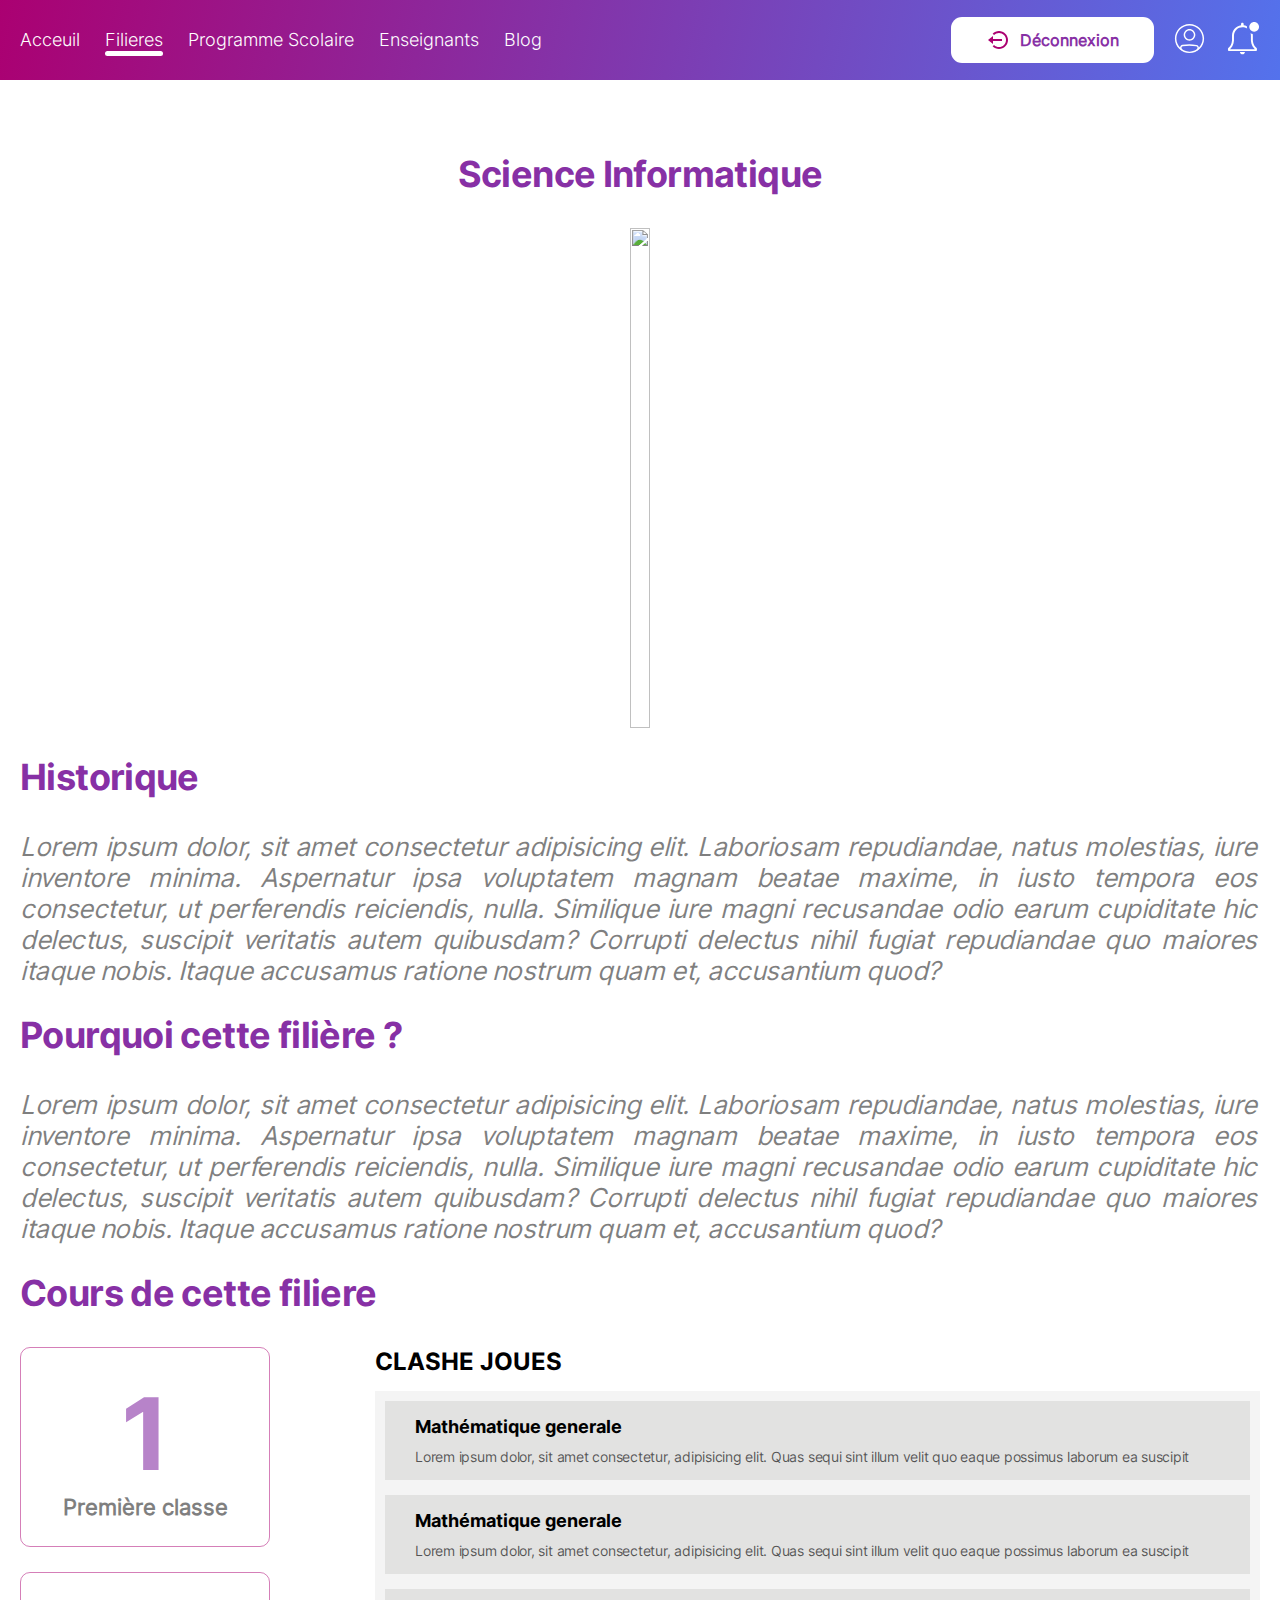
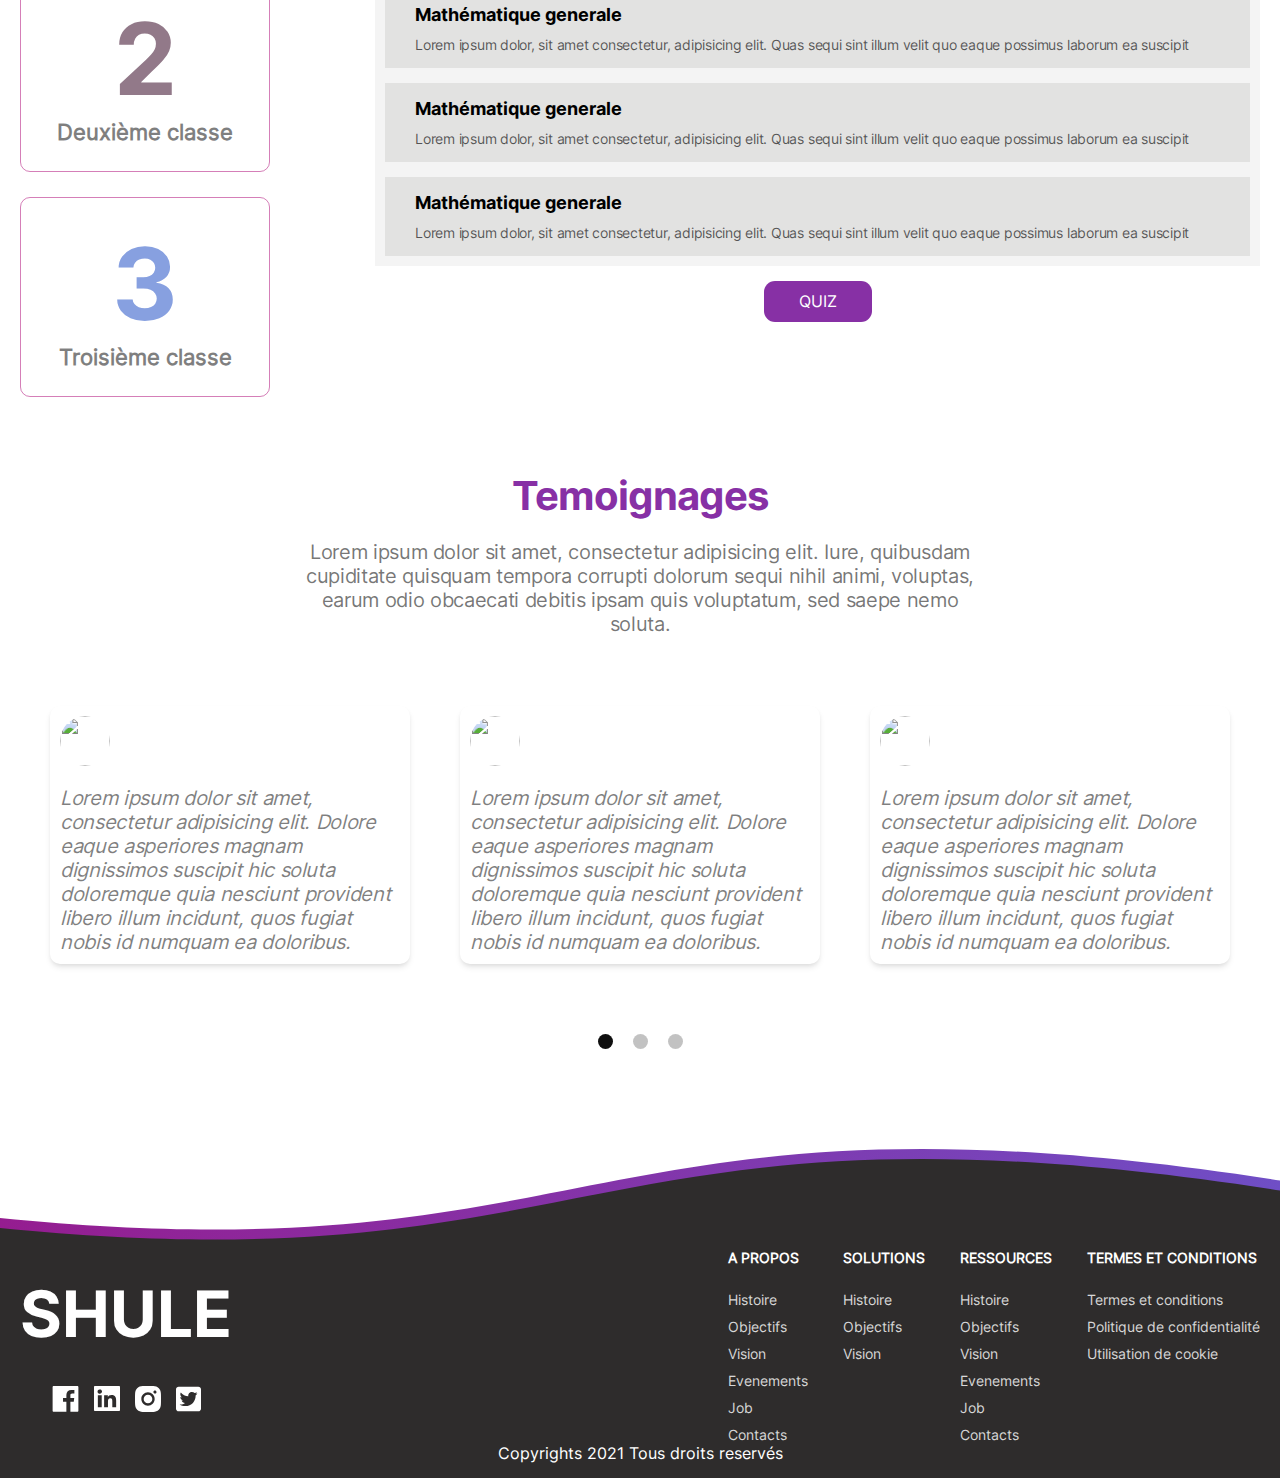
==== faculty.html @ 97eaa6f9 "Add files via upload" ====
<!DOCTYPE html>
<html lang="en">

    <head>
        <meta charset="UTF-8">
        <meta name="viewport" content="width=device-width, initial-scale=1.0">
        <title>Filiers</title>
        <link rel="stylesheet" href="./css/main.css">
        <link rel="stylesheet" href="./css/faculty.css">
    </head>

    <body>
        <div class="container">
            <header class="container__header">
                <div class="menu__header">
                    <nav class="header__navigation">
                        <a href="" class="nav__link">Acceuil</a>
                        <a href="" class="nav__link select__page">Filieres</a>
                        <a href="" class="nav__link">Programme Scolaire</a>
                        <a href="" class="nav__link">Enseignants</a>
                        <a href="" class="nav__link">Blog</a>
                    </nav>
                    <div class="header_infos">
                        <a href="" class="btn" id="deconnexion">
                            <svg width="24" height="24" viewBox="0 0 24 24" fill="none" xmlns="http://www.w3.org/2000/svg">
                                <path d="M2 12L7 16V13H16V11H7V8L2 12Z" fill="#AB0071" />
                                <path d="M13.001 2.99906C11.8185 2.99578 10.6471 3.22717 9.55474 3.67982C8.46233 4.13247 7.4706 4.79739 6.63699 5.63606L8.05099 7.05006C9.37299 5.72806 11.131 4.99906 13.001 4.99906C14.871 4.99906 16.629 5.72806 17.951 7.05006C19.273 8.37206 20.002 10.1301 20.002 12.0001C20.002 13.8701 19.273 15.6281 17.951 16.9501C16.629 18.2721 14.871 19.0011 13.001 19.0011C11.131 19.0011 9.37299 18.2721 8.05099 16.9501L6.63699 18.3641C8.33599 20.0641 10.596 21.0011 13.001 21.0011C15.406 21.0011 17.666 20.0641
                            19.365 18.3641C21.065 16.6651 22.002 14.4051 22.002 12.0001C22.002 9.59506 21.065 7.33506 19.365 5.63606C18.5314 4.79739 17.5397 4.13247 16.4472 3.67982C15.3548 3.22717 14.1835 2.99578 13.001 2.99906V2.99906Z" fill="#AB0071" />
                            </svg>
                            Déconnexion
                        </a>
                        <a href="">
                            <svg width="31" height="31" viewBox="0 0 31 31" fill="none" xmlns="http://www.w3.org/2000/svg">
                                <path fill-rule="evenodd" clip-rule="evenodd" d="M8.79821 23.3125C13.7894 22.5833 17.2259 22.646 22.2236 23.338C22.5856 23.3904 22.9163 23.5721 23.1547 23.8494C23.3931 24.1267 23.5232 24.4809 23.5208 24.8466C23.5208 25.1966 23.4005 25.5364 23.1832 25.8018C22.8045 26.2646 22.4165 26.7197 22.0195 27.1668H23.9452C24.0662 27.0225 24.188 26.8752 24.3112 26.7257C24.7437 26.1953 24.9797 25.5317 24.9791 24.8473C24.9791 23.3708 23.9014 22.0984 22.4234 21.8942C17.3076 21.1862 13.7318 21.1184 8.58748 21.8702C7.09415 22.0882 6.02081 23.3803 6.02081 24.867C6.02081 25.5269 6.23592 26.1795 6.64352 26.7082C6.76383 26.8642 6.88269 27.0173 7.00081 27.1676H8.87988C8.5105 26.7253 8.15021 26.2756 7.79925 25.8186C7.59068 25.545 7.47817 25.2103 7.47915 24.8663C7.47915 24.081 8.04352 23.4226 8.79821 23.3125Z" fill="white" />
                                <path fill-rule="evenodd" clip-rule="evenodd" d="M15.5 16.2293C16.0745 16.2293 16.6434 16.1162 17.1742 15.8963C17.705 15.6764 18.1873 15.3542 18.5936 14.9479C18.9998 14.5417 19.3221 14.0594 19.542 13.5286C19.7618 12.9978 19.875 12.4289 19.875 11.8543C19.875 11.2798 19.7618 10.7109 19.542 10.1801C19.3221 9.64929 18.9998 9.16699 18.5936 8.76074C18.1873 8.35448 17.705 8.03222 17.1742 7.81236C16.6434 7.59249 16.0745 7.47933 15.5 7.47933C14.3397 7.47933 13.2269 7.94027 12.4064 8.76074C11.5859 9.58121 11.125 10.694 11.125 11.8543C11.125 13.0147 11.5859 14.1274 12.4064 14.9479C13.2269 15.7684 14.3397 16.2293 15.5 16.2293ZM15.5 17.6877C17.0471 17.6877 18.5308 17.0731 19.6248 15.9791C20.7187 14.8852 21.3333 13.4014 21.3333 11.8543C21.3333 10.3072 20.7187 8.8235 19.6248 7.72954C18.5308 6.63558 17.0471 6.021 15.5 6.021C13.9529 6.021 12.4692 6.63558 11.3752 7.72954C10.2812 8.8235 9.66666 10.3072 9.66666 11.8543C9.66666 13.4014 10.2812 14.8852 11.3752 15.9791C12.4692 17.0731 13.9529 17.6877 15.5 17.6877Z" fill="white" />
                                <path fill-rule="evenodd" clip-rule="evenodd" d="M15.5 28.6251C22.7486 28.6251 28.625 22.7487 28.625 15.5001C28.625 8.25144 22.7486 2.37508 15.5 2.37508C8.25134 2.37508 2.37499 8.25144 2.37499 15.5001C2.37499 22.7487 8.25134 28.6251 15.5 28.6251ZM15.5 30.0834C23.5544 30.0834 30.0833 23.5545 30.0833 15.5001C30.0833 7.44571 23.5544 0.916748 15.5 0.916748C7.44562 0.916748 0.916656 7.44571 0.916656 15.5001C0.916656 23.5545 7.44562 30.0834 15.5 30.0834Z" fill="white" />
                            </svg>
                        </a>
                        <a href="">
                            <svg width="35" height="35" viewBox="0 0 35 35" fill="none" xmlns="http://www.w3.org/2000/svg">
                                <path d="M17.5 33.3278C18.1124 33.3136 18.7002 33.0834 19.1592 32.6777C19.6182 32.2721 19.919 31.7171 20.0083 31.1111H14.8944C14.9863 31.7336 15.3011 32.3016 15.7804 32.7093C16.2597 33.1171 16.8708 33.3368 17.5 33.3278Z" fill="white" />
                                <path d="M31.607 27.0568C30.6694 26.2211 29.8486 25.2629 29.1667 24.2082C28.4222 22.7524 27.9759 21.1625 27.8542 19.5318V14.7291C27.8502 14.1457 27.7982 13.5636 27.6986 12.9888C26.9334 12.8358 26.198 12.56 25.5208 12.1721C25.7789 13.0032 25.9101 13.8685 25.9097 14.7388V19.5416C26.0289 21.5307 26.5761 23.4708 27.5139 25.2291C28.1851 26.2927 28.9816 27.2719 29.8861 28.1457H4.98751C5.89207 27.2719 6.68851 26.2927 7.35973 25.2291C8.29755 23.4708 8.84473 21.5307 8.9639 19.5416V14.7291C8.95878 13.6039 9.17566 12.4888 9.6021 11.4475C10.0286 10.4063 10.6562 9.45942 11.4491 8.66109C12.242 7.86277 13.1846 7.22868 14.2229 6.79515C15.2612 6.36162 16.3748 6.13716 17.5 6.13461C19.1467 6.13593 20.7565 6.62291 22.1278 7.53461C21.9766 6.97946 21.8918 6.40835 21.875 5.83322V5.22072C20.8599 4.72135 19.7693 4.39287 18.6472 4.2485V3.0235C18.6472 2.67927 18.5105 2.34914 18.2671 2.10574C18.0237 1.86233 17.6935 1.72559 17.3493 1.72559C17.0051 1.72559 16.675 1.86233 16.4315 2.10574C16.1881 2.34914 16.0514 2.67927 16.0514 3.0235V4.29711C13.5389 4.65154 11.2395 5.90298 9.57758 7.82038C7.91571 9.73779 7.00363 12.1917 7.00973 14.7291V19.5318C6.88796 21.1625 6.44174 22.7524 5.69723 24.2082C5.02726 25.2605 4.21964 26.2185 3.29584 27.0568C3.19214 27.1479 3.10902 27.2601 3.05203 27.3858C2.99503 27.5115 2.96546 27.648 2.96529 27.786V29.1082C2.96529 29.3661 3.06772 29.6134 3.25004 29.7957C3.43237 29.978 3.67966 30.0804 3.93751 30.0804H30.9653C31.2231 30.0804 31.4704 29.978 31.6528 29.7957C31.8351 29.6134 31.9375 29.3661 31.9375 29.1082V27.786C31.9373 27.648 31.9078 27.5115 31.8508 27.3858C31.7938 27.2601 31.7107 27.1479 31.607 27.0568Z" fill="white" />
                                <path d="M29.1667 10.6944C31.8514 10.6944 34.0278 8.518 34.0278 5.83328C34.0278 3.14856 31.8514 0.972168 29.1667 0.972168C26.482 0.972168 24.3056 3.14856 24.3056 5.83328C24.3056 8.518 26.482 10.6944 29.1667 10.6944Z" fill="white" />
                            </svg>
                        </a>
                    </div>
                </div>
                <div class="mobile-menu">
                    <span></span>
                </div>
            </header>
            <section class="container__section">
                <div class="section__content" id="photo">
                    <h2 class="title__section">Science Informatique</h2>
                    <div class="img">
                        <img src="./images/fac1.png" alt="" class="image__fluid">
                    </div>
                </div>
                <div class="section__content" id="histoire">
                    <h2 class="title__section">Historique</h2>
                    <p class="details__section">
                        Lorem ipsum dolor, sit amet consectetur adipisicing elit. Laboriosam repudiandae, natus molestias, iure inventore minima. Aspernatur ipsa voluptatem magnam beatae maxime, in iusto tempora eos consectetur, ut perferendis reiciendis, nulla.
                        Similique iure magni recusandae odio earum cupiditate hic delectus, suscipit veritatis autem quibusdam? Corrupti delectus nihil fugiat repudiandae quo maiores itaque nobis. Itaque accusamus ratione nostrum quam et, accusantium quod?
                    </p>
                </div>
                <div class="section__content" id="Question">
                    <h2 class="title__section">Pourquoi cette filière ?</h2>
                    <p class="details__section">
                        Lorem ipsum dolor, sit amet consectetur adipisicing elit. Laboriosam repudiandae, natus molestias, iure inventore minima. Aspernatur ipsa voluptatem magnam beatae maxime, in iusto tempora eos consectetur, ut perferendis reiciendis, nulla.
                        Similique iure magni recusandae odio earum cupiditate hic delectus, suscipit veritatis autem quibusdam? Corrupti delectus nihil fugiat repudiandae quo maiores itaque nobis. Itaque accusamus ratione nostrum quam et, accusantium quod?
                    </p>
                </div>
                <div class="section__content" id="Cours">
                    <h2 class="title__section">Cours de cette filiere</h2>
                    <div class="cours__filiere">
                        <div class="classe__cours">
                            <div class="la__classe">
                                <span class="chiffre chiffre_un">1</span>
                                <h4 class="name__class">Première classe</h4>
                            </div>
                            <div class="la__classe">
                                <span class="chiffre chiffre_deux">2</span>
                                <h4 class="name__class">Deuxième classe</h4>
                            </div>
                            <div class="la__classe">
                                <span class="chiffre chiffre_trois">3</span>
                                <h4 class="name__class">Troisième classe</h4>
                            </div>
                        </div>
                        <div class="clashs">
                            <h5>CLASHE JOUES</h5>
                            <div class="clash__content">
                                <div class="clash">
                                    <h2 class="clash__title">Mathématique generale</h2>
                                    <p class="clash__detail">
                                        Lorem ipsum dolor, sit amet consectetur, adipisicing elit. Quas sequi sint illum velit quo eaque possimus laborum ea suscipit
                                    </p>
                                </div>
                                <div class="clash">
                                    <h2 class="clash__title">Mathématique generale</h2>
                                    <p class="clash__detail">
                                        Lorem ipsum dolor, sit amet consectetur, adipisicing elit. Quas sequi sint illum velit quo eaque possimus laborum ea suscipit
                                    </p>
                                </div>
                                <div class="clash">
                                    <h2 class="clash__title">Mathématique generale</h2>
                                    <p class="clash__detail">
                                        Lorem ipsum dolor, sit amet consectetur, adipisicing elit. Quas sequi sint illum velit quo eaque possimus laborum ea suscipit
                                    </p>
                                </div>
                                <div class="clash">
                                    <h2 class="clash__title">Mathématique generale</h2>
                                    <p class="clash__detail">
                                        Lorem ipsum dolor, sit amet consectetur, adipisicing elit. Quas sequi sint illum velit quo eaque possimus laborum ea suscipit
                                    </p>
                                </div>
                                <div class="clash">
                                    <h2 class="clash__title">Mathématique generale</h2>
                                    <p class="clash__detail">
                                        Lorem ipsum dolor, sit amet consectetur, adipisicing elit. Quas sequi sint illum velit quo eaque possimus laborum ea suscipit
                                    </p>
                                </div>
                            </div>
                            <a href="" class="btn">QUIZ</a>
                        </div>
                    </div>
                </div>
                <div class="container__testimonials">
                    <div class="title__section__container">
                        <h2 class="title__section">Temoignages</h2>
                        <p>Lorem ipsum dolor sit amet, consectetur adipisicing elit. Iure, quibusdam cupiditate quisquam tempora corrupti dolorum sequi nihil animi, voluptas, earum odio obcaecati debitis ipsam quis voluptatum, sed saepe nemo soluta.</p>
                    </div>
                    <div class="testimonials_content">
                        <div class="testimonial">
                            <span class="testimonial_users">
                                <img src="./images/user.svg" alt="" class="image__fluid">
                            </span>
                            <p class="testimonial__details">
                                Lorem ipsum dolor sit amet, consectetur adipisicing elit. Dolore eaque asperiores magnam dignissimos suscipit hic soluta doloremque quia nesciunt provident libero illum incidunt, quos fugiat nobis id numquam ea doloribus.
                            </p>
                        </div>
                        <div class="testimonial">
                            <span class="testimonial_users">
                                <img src="./images/user.svg" alt="" class="image__fluid">
                            </span>
                            <p class="testimonial__details">
                                Lorem ipsum dolor sit amet, consectetur adipisicing elit. Dolore eaque asperiores magnam dignissimos suscipit hic soluta doloremque quia nesciunt provident libero illum incidunt, quos fugiat nobis id numquam ea doloribus.
                            </p>
                        </div>
                        <div class="testimonial">
                            <span class="testimonial_users">
                                <img src="./images/user.svg" alt="" class="image__fluid">
                            </span>
                            <p class="testimonial__details">
                                Lorem ipsum dolor sit amet, consectetur adipisicing elit. Dolore eaque asperiores magnam dignissimos suscipit hic soluta doloremque quia nesciunt provident libero illum incidunt, quos fugiat nobis id numquam ea doloribus.
                            </p>
                        </div>
                    </div>
                    <div class="slide__indicator">
                        <span class="indicator indicator_active"></span>
                        <span class="indicator"></span>
                        <span class="indicator"></span>
                    </div>
                </div>
            </section>
            <footer class="container__footer">
                <div class="footer__wave">
                    <svg viewBox="0 0 1440 455" fill="none" xmlns="http://www.w3.org/2000/svg" class="wave__footer linear__wave">
                        <path d="M-252 43.2049C690.885 201.102 581.532 -97.388 1435.31 34.7812C2289.09 166.95 1416.68 455 1416.68 455H-23.9069L-252 43.2049Z" fill="url(#paint0_linear_5_328)" />
                        <defs>
                            <linearGradient id="paint0_linear_5_328" x1="-569.87" y1="-332.647" x2="2044.02" y2="1219.03" gradientUnits="userSpaceOnUse">
                                <stop stop-color="#AB0071" />
                                <stop offset="1" stop-color="#4C7CF7" />
                            </linearGradient>
                        </defs>
                    </svg>
                    <svg viewBox="0 0 1440 440" fill="none" xmlns="http://www.w3.org/2000/svg" class="wave__footer color__wave">
                        <path d="M-252 43.2049C690.885 201.102 581.532 -97.388 1435.31 34.7812C2289.09 166.95 1416.68 455 1416.68 455H-23.9069L-252 43.2049Z" fill="url(#paint0_linear_5_329)" />
                        <path d="M-252 43.2049C690.885 201.102 581.532 -97.388 1435.31 34.7812C2289.09 166.95 1416.68 455 1416.68 455H-23.9069L-252 43.2049Z" fill="#2E2C2C" />
                        <defs>
                            <linearGradient id="paint0_linear_5_329" x1="-569.87" y1="-332.647" x2="2044.02" y2="1219.03" gradientUnits="userSpaceOnUse">
                                <stop stop-color="#AB0071" />
                                <stop offset="1" stop-color="#4C7CF7" />
                            </linearGradient>
                        </defs>
                    </svg>
                </div>
                <div class="footer__content">
                    <div class="footer__infos">
                        <div class="footer__contact">
                            <h1>SHULE</h1>
                            <span class="links__contact">
                                <a href="">
                                    <svg width="27" height="26" viewBox="0 0 27 26" fill="none" xmlns="http://www.w3.org/2000/svg">
                                        <path d="M25.3594 0H1.64062C1.07021 0 0.609375 0.46084 0.609375 1.03125V24.75C0.609375 25.3204 1.07021 25.7812 1.64062 25.7812H25.3594C25.9298 25.7812 26.3906 25.3204 26.3906 24.75V1.03125C26.3906 0.46084 25.9298 0 25.3594 0ZM22.3816 7.5249H20.3224C18.7078 7.5249 18.3952 8.29189 18.3952 9.41982V11.9045H22.2495L21.7468 15.7942H18.3952V25.7812H14.3766V15.7975H11.0153V11.9045H14.3766V9.03633C14.3766 5.70732 16.4101 3.89297 19.3813 3.89297C20.8058 3.89297 22.0271 3.99932 22.3849 4.04766V7.5249H22.3816Z" fill="white" />
                                    </svg>
                                </a>
                                <a href="">
                                    <svg width="26" height="25" viewBox="0 0 26 25" fill="none" xmlns="http://www.w3.org/2000/svg">
                                        <path d="M24.96 0H1.04C0.46475 0 0 0.446875 0 1V24C0 24.5531 0.46475 25 1.04 25H24.96C25.5352 25 26 24.5531 26 24V1C26 0.446875 25.5352 0 24.96 0ZM7.71225 21.3031H3.8545V9.37187H7.71225V21.3031ZM5.785 7.74063C5.34276 7.74063 4.91045 7.61453 4.54274 7.37828C4.17504 7.14204 3.88844 6.80626 3.71921 6.41339C3.54997 6.02053 3.50569 5.58824 3.59196 5.17118C3.67824 4.75412 3.8912 4.37103 4.20391 4.07035C4.51662 3.76966 4.91504 3.56489 5.34878 3.48194C5.78252 3.39898 6.2321 3.44156 6.64068 3.60428C7.04926 3.76701 7.39847 4.04258 7.64417 4.39615C7.88986 4.74971 8.021 5.16539 8.021 5.59062C8.01775 6.77812 7.01675 7.74063 5.785 7.74063ZM22.1552 21.3031H18.3007V15.5C18.3007 14.1156 18.2747 12.3375 16.2955 12.3375C14.2902 12.3375 13.9815 13.8438 13.9815 15.4V21.3031H10.1302V9.37187H13.8287V11.0031H13.8807C14.3942 10.0656 15.652 9.075 17.5305 9.075C21.437 9.075 22.1552 11.5469 22.1552 14.7594V21.3031Z" fill="white" />
                                    </svg>
                                </a>
                                <a href="">
                                    <svg width="26" height="26" viewBox="0 0 26 26" fill="none" xmlns="http://www.w3.org/2000/svg">
                                        <path d="M12.9965 8.66482C10.6094 8.66482 8.66141 10.6129 8.66141 13C8.66141 15.3871 10.6094 17.3352 12.9965 17.3352C15.3836 17.3352 17.3316 15.3871 17.3316 13C17.3316 10.6129 15.3836 8.66482 12.9965 8.66482ZM25.9985 13C25.9985 11.2048 26.0148 9.42584 25.914 7.63387C25.8132 5.55247 25.3384 3.70522 23.8164 2.18319C22.2911 0.657911 20.4472 0.186343 18.3658 0.0855244C16.5706 -0.0152937 14.7917 0.000967347 12.9998 0.000967347C11.2046 0.000967347 9.42566 -0.0152937 7.63373 0.0855244C5.55236 0.186343 3.70515 0.661163 2.18315 2.18319C0.657899 3.70847 0.186339 5.55247 0.0855228 7.63387C-0.0152934 9.42909 0.000967329 11.208 0.000967329 13C0.000967329 14.792 -0.0152934 16.5742 0.0855228 18.3661C0.186339 20.4475 0.661151 22.2948 2.18315 23.8168C3.7084 25.3421 5.55236 25.8137 7.63373 25.9145C9.42891 26.0153 11.2078 25.999 12.9998 25.999C14.7949 25.999 16.5739 26.0153 18.3658 25.9145C20.4472 25.8137 22.2944 25.3388 23.8164 23.8168C25.3416 22.2915 25.8132 20.4475 25.914 18.3661C26.0181 16.5742 25.9985 14.7952 25.9985 13ZM12.9965 19.6703C9.30533 19.6703 6.32637 16.6912 6.32637 13C6.32637 9.30876 9.30533 6.32974 12.9965 6.32974C16.6877 6.32974 19.6666 9.30876 19.6666 13C19.6666 16.6912 16.6877 19.6703 12.9965 19.6703ZM19.9398 7.61436C19.078 7.61436 18.382 6.91839 18.382 6.05656C18.382 5.19473 19.078 4.49876 19.9398 4.49876C20.8016 4.49876 21.4976 5.19473 21.4976 6.05656C21.4978 6.2612 21.4577 6.46389 21.3795 6.65301C21.3013 6.84212 21.1866 7.01396 21.0419 7.15866C20.8972 7.30337 20.7254 7.41811 20.5363 7.4963C20.3471 7.5745 20.1445 7.61462 19.9398 7.61436Z" fill="white" />
                                    </svg>
                                </a>
                                <a href="">
                                    <svg width="25" height="26" viewBox="0 0 25 26" fill="none" xmlns="http://www.w3.org/2000/svg">
                                        <path d="M22.3214 0.75H2.67857C1.19978 0.75 0 1.92578 0 3.375V22.625C0 24.0742 1.19978 25.25 2.67857 25.25H22.3214C23.8002 25.25 25 24.0742 25 22.625V3.375C25 1.92578 23.8002 0.75 22.3214 0.75ZM19.5926 9.43437C19.6038 9.5875 19.6038 9.74609 19.6038 9.89922C19.6038 14.6406 15.9208 20.1039 9.19085 20.1039C7.11495 20.1039 5.18973 19.5133 3.57143 18.4961C3.86719 18.5289 4.15179 18.5398 4.45312 18.5398C6.16629 18.5398 7.73995 17.9711 8.99554 17.0086C7.38839 16.9758 6.03795 15.9422 5.57478 14.5203C6.13839 14.6023 6.64621 14.6023 7.22656 14.4547C5.55246 14.1211 4.29688 12.6773 4.29688 10.9328V10.8891C4.78237 11.157 5.35156 11.3211 5.94866 11.343C5.44667 11.0157 5.03515 10.5718 4.75082 10.0508C4.4665 9.52977 4.31821 8.94788 4.3192 8.35703C4.3192 7.68984 4.49777 7.07734 4.81585 6.54688C6.6183 8.72344 9.32478 10.1453 12.3605 10.2984C11.8415 7.86484 13.6998 5.89062 15.9319 5.89062C16.9866 5.89062 17.9353 6.32266 18.6049 7.02266C19.4308 6.86953 20.2232 6.56875 20.9263 6.15859C20.6529 6.98984 20.0781 7.68984 19.3192 8.13281C20.0558 8.05625 20.7701 7.85391 21.4286 7.575C20.9319 8.29141 20.3069 8.92578 19.5926 9.43437Z" fill="white" />
                                    </svg>
                                </a>
                            </span>
                        </div>
                        <div class="footer__nav">
                            <span class="navigation">
                                <h3 class="nav__tiltle">A PROPOS</h3>
                                <ul>
                                    <li><a href="">Histoire</a></li>
                                    <li><a href="">Objectifs</a></li>
                                    <li><a href="">Vision</a></li>
                                    <li><a href="">Evenements</a></li>
                                    <li><a href="">Job</a></li>
                                    <li><a href="">Contacts</a></li>
                                </ul>
                            </span>
                            <span class="navigation">
                                <h3 class="nav__tiltle">SOLUTIONS</h3>
                                <ul>
                                    <li><a href="">Histoire</a></li>
                                    <li><a href="">Objectifs</a></li>
                                    <li><a href="">Vision</a></li>
                                </ul>
                            </span>
                            <span class="navigation">
                                <h3 class="nav__tiltle">RESSOURCES</h3>
                                <ul>
                                    <li><a href="">Histoire</a></li>
                                    <li><a href="">Objectifs</a></li>
                                    <li><a href="">Vision</a></li>
                                    <li><a href="">Evenements</a></li>
                                    <li><a href="">Job</a></li>
                                    <li><a href="">Contacts</a></li>
                                </ul>
                            </span>
                            <span class="navigation" id="termes">
                                <h3 class="nav__tiltle">TERMES ET CONDITIONS</h3>
                                <ul>
                                    <li><a href="">Termes et conditions</a></li>
                                    <li><a href="">Politique de confidentialité</a></li>
                                    <li><a href="">Utilisation de cookie</a></li>
                                </ul>
                                <div class="footer__icons">
                                    <img src="./images/ico__footer.svg" alt="">
                                </div>
                            </span>
                        </div>
                    </div>
                    <p>Copyrights 2021 Tous droits reservés</p>
                </div>
            </footer>
        </div>
    </body>

</html>
---- css/main.css ----
/*! minireset.css v0.0.6 | MIT License | github.com/jgthms/minireset.css */
html,
body,
p,
ol,
ul,
li,
dl,
dt,
dd,
blockquote,
figure,
fieldset,
legend,
textarea,
pre,
iframe,
hr,
h1,
h2,
h3,
h4,
h5,
h6 {
  margin: 0;
  padding: 0;
}

h1,
h2,
h3,
h4,
h5,
h6 {
  font-size: 100%;
  font-weight: normal;
}

ul {
  list-style: none;
}

button,
input,
select {
  margin: 0;
}

html {
  box-sizing: border-box;
  scroll-behavior: smooth;
}

*,
*::before,
*::after {
  box-sizing: inherit;
}

img,
video {
  height: auto;
  max-width: 100%;
}

iframe {
  border: 0;
}

table {
  border-collapse: collapse;
  border-spacing: 0;
}

td,
th {
  padding: 0;
}

a {
  text-decoration: none;
}

li {
  list-style: none;
}

* {
  padding: 0;
  margin: 0;
}

@font-face {
  font-family: "Inter-Regular";
  src: url("../fonts/Inter-Regular.ttf");
}
@font-face {
  font-family: "Inter-Bold";
  src: url("../fonts/Inter-Bold.ttf");
}
@font-face {
  font-family: "Inter-Light";
  src: url("../fonts/Inter-Light.ttf");
}
@font-face {
  font-family: "Inter-Medium";
  src: url("../fonts/Inter-Medium.ttf");
}
body {
  height: 100vh;
  font-family: "Inter-Regular";
}

.container {
  display: flex;
  flex-direction: column;
  overflow: hidden;
  height: auto;
  position: relative;
}

.btn {
  border: none;
  outline: none;
  text-align: center;
  display: flex;
  align-items: center;
  justify-content: center;
  box-sizing: border-box;
  border-radius: 11px;
  padding: 11px 35px;
  font-style: normal;
  font-weight: 500;
  font-size: 16px;
  line-height: 19px;
  cursor: pointer !important;
}

.title__section {
  color: #8730A5;
  font-family: "Inter-Bold";
  font-style: normal;
  font-weight: bold;
  font-size: 40px;
  line-height: 48px;
  display: flex;
  align-items: center;
  letter-spacing: -0.017em;
  text-align: center;
}

.title__section__container {
  display: flex;
  flex-direction: column;
  justify-content: center;
  align-items: center;
  grid-gap: 20px;
  text-align: center !important;
}
.title__section__container p {
  max-width: 700px;
  font-family: "Inter-Regular";
  font-size: 1rem;
}

.image__fluid {
  width: 100%;
  height: 100%;
  object-fit: cover;
}

.select__page {
  position: relative;
}
.select__page::after {
  content: "";
  border-radius: 50px;
  background: #FFFFFF;
  height: 5px;
  width: 100%;
  position: absolute;
  top: 100%;
  left: 50%;
  transform: translateX(-50%);
}

.container__footer {
  margin-top: auto;
  position: relative;
  height: auto;
  display: flex;
  flex-direction: column;
  justify-content: flex-start;
  align-items: strecth;
  grid-gap: 0px;
  color: #FFFFFF;
}

.footer__wave {
  position: relative;
  overflow: hidden !important;
  height: 100px;
}
.footer__wave .linear__wave {
  position: absolute;
  z-index: 5;
}
.footer__wave .color__wave {
  position: absolute;
  top: 10px;
  z-index: 6;
}

.footer__content {
  flex: none;
  height: auto;
  flex: none;
  background: #2E2C2C;
  z-index: 2000;
  padding: 0 100px 15px 100px;
  display: flex;
  flex-direction: column;
  justify-content: flex-start;
  align-items: strecth;
  grid-gap: 0;
}
.footer__content p {
  align-self: center;
  text-align: center;
}
.footer__content .footer__infos {
  display: flex;
  flex-direction: row;
  justify-content: space-between;
  align-items: strecth;
  grid-gap: 25px;
}
.footer__content .footer__infos .footer__contact {
  align-self: center;
  display: flex;
  flex-direction: column;
  justify-content: flex-start;
  align-items: strecth;
  grid-gap: 35px;
}
.footer__content .footer__infos .footer__contact h1 {
  font-style: normal;
  font-weight: bold;
  font-size: 64px;
  line-height: 75px;
  font-family: "Inter-Bold";
}
.footer__content .footer__infos .footer__contact .links__contact {
  display: flex;
  flex-direction: row;
  justify-content: center;
  align-items: strecth;
  grid-gap: 15px;
}
.footer__content .footer__infos .footer__nav {
  display: flex;
  flex-direction: row;
  justify-content: flex-start;
  align-items: strecth;
  grid-gap: 35px;
}
.footer__content .footer__infos .footer__nav .navigation {
  display: flex;
  flex-direction: column;
  justify-content: flex-start;
  align-items: strecth;
  grid-gap: 25px;
}
.footer__content .footer__infos .footer__nav .navigation .nav__tiltle {
  font-style: normal;
  font-weight: bold;
  font-size: 14px;
  line-height: 17px;
}
.footer__content .footer__infos .footer__nav .navigation ul {
  display: flex;
  flex-direction: column;
  justify-content: flex-start;
  align-items: strecth;
  grid-gap: 10px;
}
.footer__content .footer__infos .footer__nav .navigation ul * {
  text-decoration: none !important;
  font-style: normal !important;
  font-weight: normal !important;
  font-size: 14px !important;
  line-height: 17px !important;
  color: rgba(255, 255, 255, 0.82) !important;
}

#termes {
  flex: none;
}
#termes .footer__icons {
  display: flex;
  position: relative;
}

@media only screen and (max-width: 1300px) {
  .footer__content {
    padding: 0 20px 15px 20px;
  }
}
@media only screen and (max-width: 1130px) {
  .footer__infos {
    flex-direction: column !important;
    grid-gap: 50px;
  }

  .footer__contact {
    align-self: flex-start !important;
  }
}
@media only screen and (max-width: 750px) {
  .footer__nav {
    display: grid !important;
    grid-template-columns: repeat(2, 1fr) !important;
  }
}

/*# sourceMappingURL=main.css.map */
---- css/faculty.css ----
.container__header {
  display: flex;
  align-items: center;
  z-index: 1550000;
  flex: none;
  justify-content: space-between;
  height: 80px;
  padding: 0 50px;
  background-image: linear-gradient(101.76deg, #AB0071 -0.41%, #4C7CF7 108.85%);
  position: fixed;
  width: 100%;
}
.container__header .menu__header {
  display: flex;
  align-items: center;
  justify-content: space-between;
  flex: none;
  width: 100%;
}
.container__header .menu__header .header__navigation {
  display: flex;
  grid-gap: 25px;
}
.container__header .menu__header .header__navigation .nav__link {
  color: #FFFFFF;
  font-style: normal;
  font-weight: normal;
  font-size: 18px;
  line-height: 22px;
  font-family: "Inter-Light";
  position: relative;
}
.container__header .menu__header .header_infos {
  display: flex;
  align-items: center;
  grid-gap: 20px;
  justify-content: center;
}
.container__header .menu__header .header_infos #deconnexion {
  background: #FFFFFF;
  color: #8730A5;
  display: flex;
  align-items: center;
  justify-content: center;
  grid-gap: 10px;
  font-weight: bold;
}

.container__section {
  display: flex;
  flex-direction: column;
  grid-gap: 25px;
  overflow: hidden;
  height: auto;
  padding: 50px 100px;
  margin-top: 100px;
}
.container__section .section__content {
  display: flex;
  flex-direction: column;
  overflow: hidden;
  height: auto;
  grid-gap: 30px;
}
.container__section .section__content .title__section {
  font-size: 36px;
}

#photo {
  align-items: center;
}
#photo .img {
  height: 500px;
  display: flex;
  align-items: center;
  justify-content: center;
}

.details__section {
  font-family: "Inter-Regular";
  font-style: italic;
  font-weight: 300;
  font-size: 26px;
  line-height: 31px;
  text-align: justify;
  letter-spacing: -0.017em;
  color: rgba(0, 0, 0, 0.5);
  padding-right: 3px;
}

.cours__filiere {
  display: grid;
  grid-template-columns: 250px 1fr;
  grid-gap: 105px;
  justify-content: center;
  align-items: center;
}
.cours__filiere .classe__cours {
  display: flex;
  flex-direction: column;
  grid-gap: 25px;
}
.cours__filiere .classe__cours .la__classe {
  flex: none;
  height: 200px;
  border: 0.3px solid rgba(171, 0, 113, 0.5);
  border-radius: 10px;
  display: flex;
  flex-direction: column;
  align-items: center;
  justify-content: center;
  overflow: hidden;
}

.chiffre {
  font-family: "Inter-Bold";
  font-style: normal;
  font-weight: 900;
  font-size: 100px;
  line-height: 121px;
  display: flex;
  align-items: center;
}

.chiffre_un {
  color: rgba(135, 48, 165, 0.6);
}

.chiffre_deux {
  color: #927989;
}

.chiffre_trois {
  color: #87A0E0;
}

.name__class {
  font-style: normal;
  font-weight: 600;
  font-size: 22px;
  line-height: 27px;
  /* identical to box height */
  text-align: center;
  color: rgba(0, 0, 0, 0.5);
}

.clashs {
  display: flex;
  flex-direction: column;
  grid-gap: 15px;
  margin-bottom: auto;
}
.clashs h5 {
  font-family: "Inter-Bold";
  font-size: 1.5rem;
}
.clashs .clash__content {
  height: 100%;
  background: rgba(196, 196, 196, 0.18);
  padding: 10px;
  display: flex;
  flex-direction: column;
  grid-gap: 15px;
  overflow: hidden;
}
.clashs .clash__content .clash {
  flex: none;
  background: #E2E2E1;
  height: auto;
  padding: 15px 30px;
  display: flex;
  flex-direction: column;
  grid-gap: 10px;
}
.clashs .clash__content .clash .clash__title {
  font-family: "Inter-Bold";
  font-style: normal;
  font-weight: bold;
  font-size: 18px;
  line-height: 22px;
}
.clashs .clash__content .clash .clash__detail {
  font-style: normal;
  font-weight: 300;
  font-size: 14px;
  line-height: 17px;
  display: flex;
  align-items: center;
  letter-spacing: -0.017em;
  color: rgba(0, 0, 0, 0.63);
}
.clashs .btn {
  background: #8730A5;
  color: #FFFFFF;
  align-self: center;
}

.mobile-menu {
  display: none;
  width: 42px;
  height: 24px;
  cursor: pointer;
  position: relative;
}

.mobile-menu span {
  width: 100%;
  height: 4px;
  background: #FFFFFF;
  display: block;
  position: absolute;
  top: 50%;
  transform: translateY(-50%);
  transition: background-color 0.2s ease-in-out;
}

.mobile-menu span::before,
.mobile-menu span::after {
  content: "";
  position: absolute;
  width: 100%;
  height: 4px;
  background: #FFFFFF;
  transition: transform 0.2s ease-in-out;
}

.mobile-menu span::before {
  transform: translateY(-10px);
}

.mobile-menu span::after {
  transform: translateY(10px);
}

.menu-active span {
  background-color: transparent;
}

.menu-active span::before {
  transform: translateY(0px) rotateZ(45deg);
}

.menu-active span::after {
  transform: translateY(0px) rotateZ(-45deg);
}

.container__testimonials {
  display: flex;
  flex-direction: column;
  justify-content: center;
  align-items: strecth;
  grid-gap: 50px;
  height: auto;
  overflow: hidden;
  flex: none;
  padding: 50px 100px;
  background: #FFFFFF;
}
.container__testimonials .title__section__container p {
  font-style: normal;
  font-weight: normal;
  font-size: 20px;
  line-height: 24px;
  display: flex;
  align-items: center;
  text-align: center;
  letter-spacing: -0.017em;
  color: rgba(0, 0, 0, 0.54);
}
.container__testimonials .testimonials_content {
  display: grid;
  grid-template-columns: repeat(3, 1fr);
  grid-gap: 50px;
  overflow: hidden;
  height: auto;
  padding: 20px 10px;
}
.container__testimonials .testimonials_content .testimonial {
  display: flex;
  flex-direction: column;
  justify-content: flex-start;
  align-items: strecth;
  grid-gap: 20px;
  padding: 10px;
  background: #FFFFFF;
  box-shadow: rgba(0, 0, 0, 0.1) 0px 4px 6px -1px, rgba(0, 0, 0, 0.06) 0px 2px 4px -1px;
  border-radius: 10px;
}
.container__testimonials .testimonials_content .testimonial .testimonial_users {
  flex: none;
  height: 50px;
  width: 50px;
  border-radius: 50%;
  display: flex;
  flex-direction: column;
  justify-content: center;
  align-items: center;
  grid-gap: 0;
  overflow: hidden;
}
.container__testimonials .testimonials_content .testimonial .testimonial_users img {
  object-fit: cover;
  width: 100%;
  height: 100%;
  border-radius: 50%;
}
.container__testimonials .testimonials_content .testimonial .testimonial__details {
  font-style: italic;
  font-weight: 300;
  font-size: 20px;
  line-height: 24px;
  display: flex;
  align-items: center;
  letter-spacing: -0.017em;
  color: rgba(0, 0, 0, 0.5);
}

.slide__indicator {
  align-self: center;
  display: flex;
  flex-direction: row;
  justify-content: flex-start;
  align-items: strecth;
  grid-gap: 20px;
}
.slide__indicator .indicator {
  border-radius: 50%;
  width: 15px;
  height: 15px;
  background: rgba(0, 0, 0, 0.24);
}
.slide__indicator .indicator_active {
  background: rgba(0, 0, 0, 0.94);
}

@media only screen and (max-width: 1300px) {
  .container__testimonials {
    padding: 50px 20px;
  }
}
@media only screen and (max-width: 1130px) {
  .testimonials_content {
    grid-template-columns: repeat(2, 1fr) !important;
    justify-content: center !important;
  }
}
@media only screen and (max-width: 800px) {
  .testimonials_content {
    grid-template-columns: 1fr !important;
    justify-content: center !important;
  }
}
@media only screen and (max-width: 1300px) {
  .container__header {
    padding: 0 20px;
  }
  .container__header .menu__header {
    grid-gap: 0;
  }

  .container__section {
    padding: 50px 20px;
  }
}
@media only screen and (max-width: 1200px) {
  .mobile-menu {
    display: flex;
  }

  .menu__header {
    display: none !important;
  }
}
@media only screen and (max-width: 1000px) {
  .cours__filiere {
    grid-template-columns: 1fr;
  }
  .cours__filiere .classe__cours {
    display: flex;
    flex-direction: column;
    grid-gap: 25px;
    align-items: center;
    justify-content: center;
  }
  .cours__filiere .classe__cours .la__classe {
    width: 90%;
  }
}

/*# sourceMappingURL=faculty.css.map */
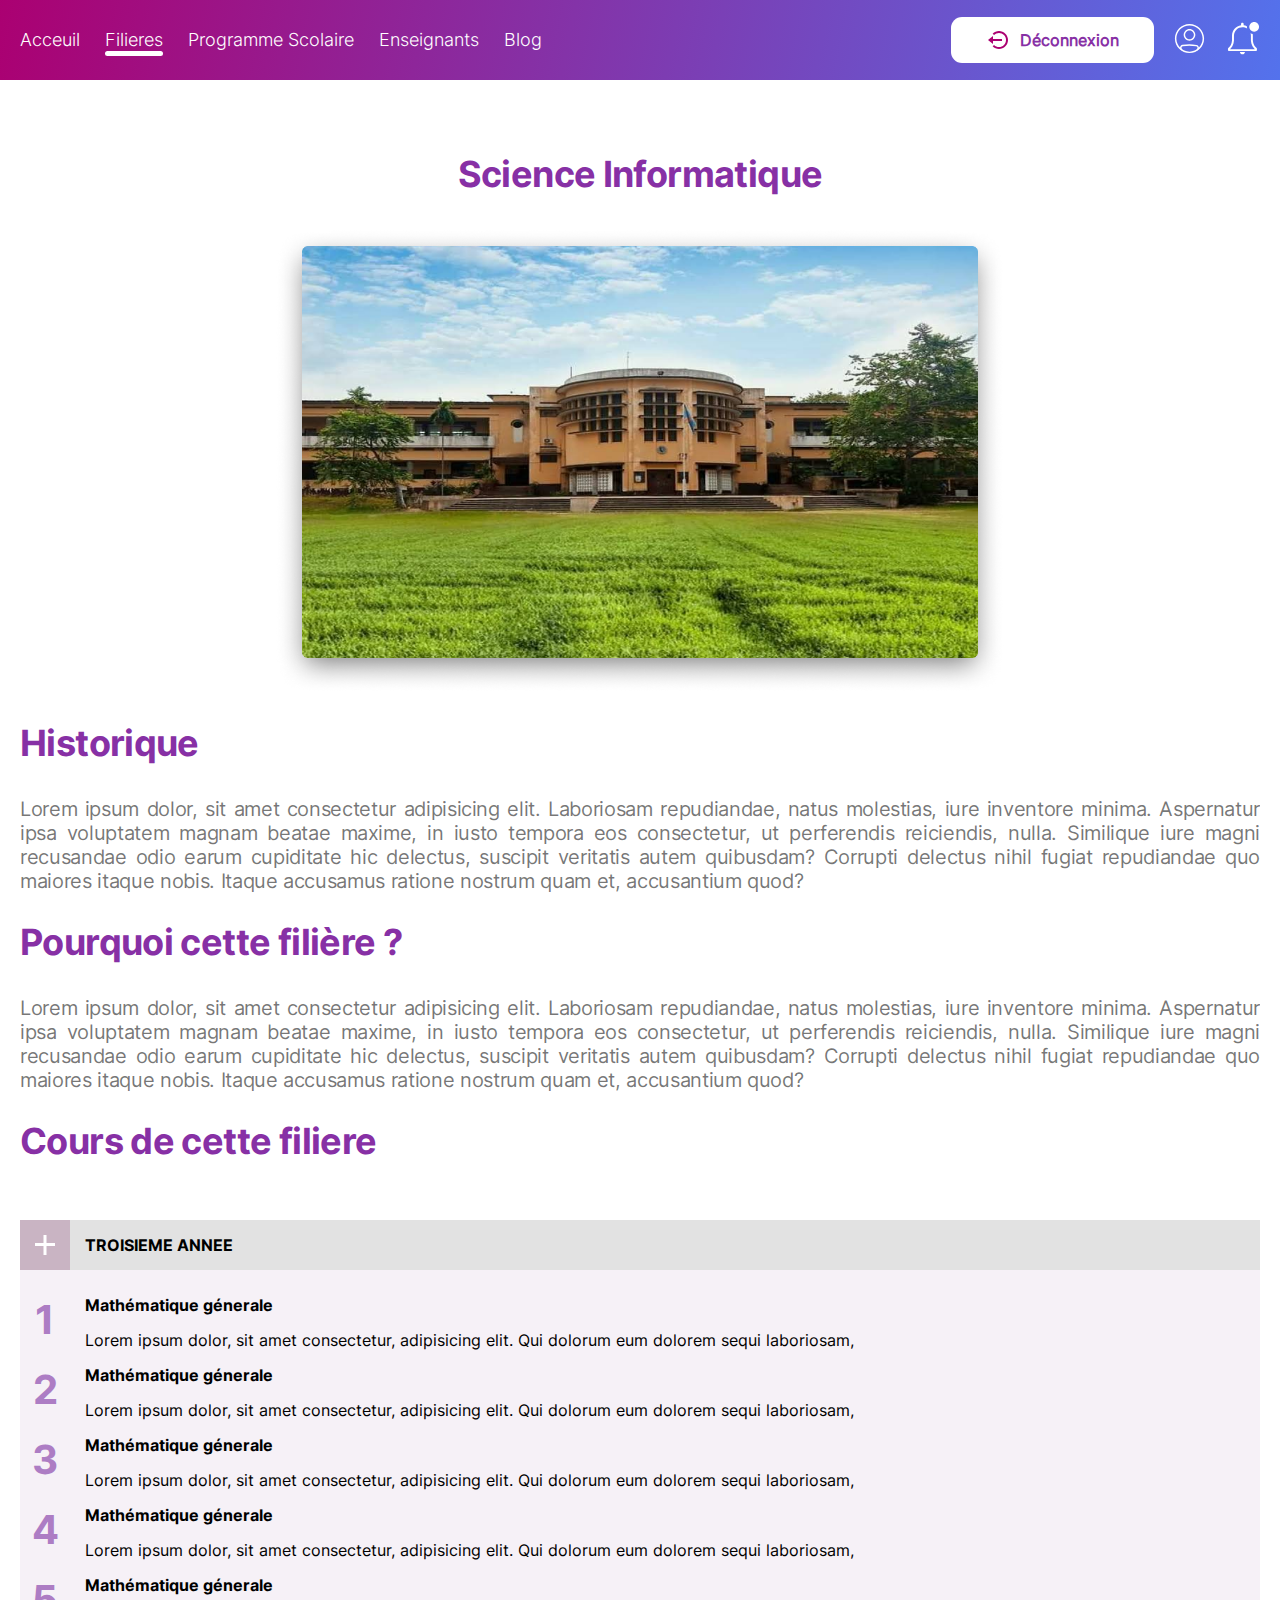
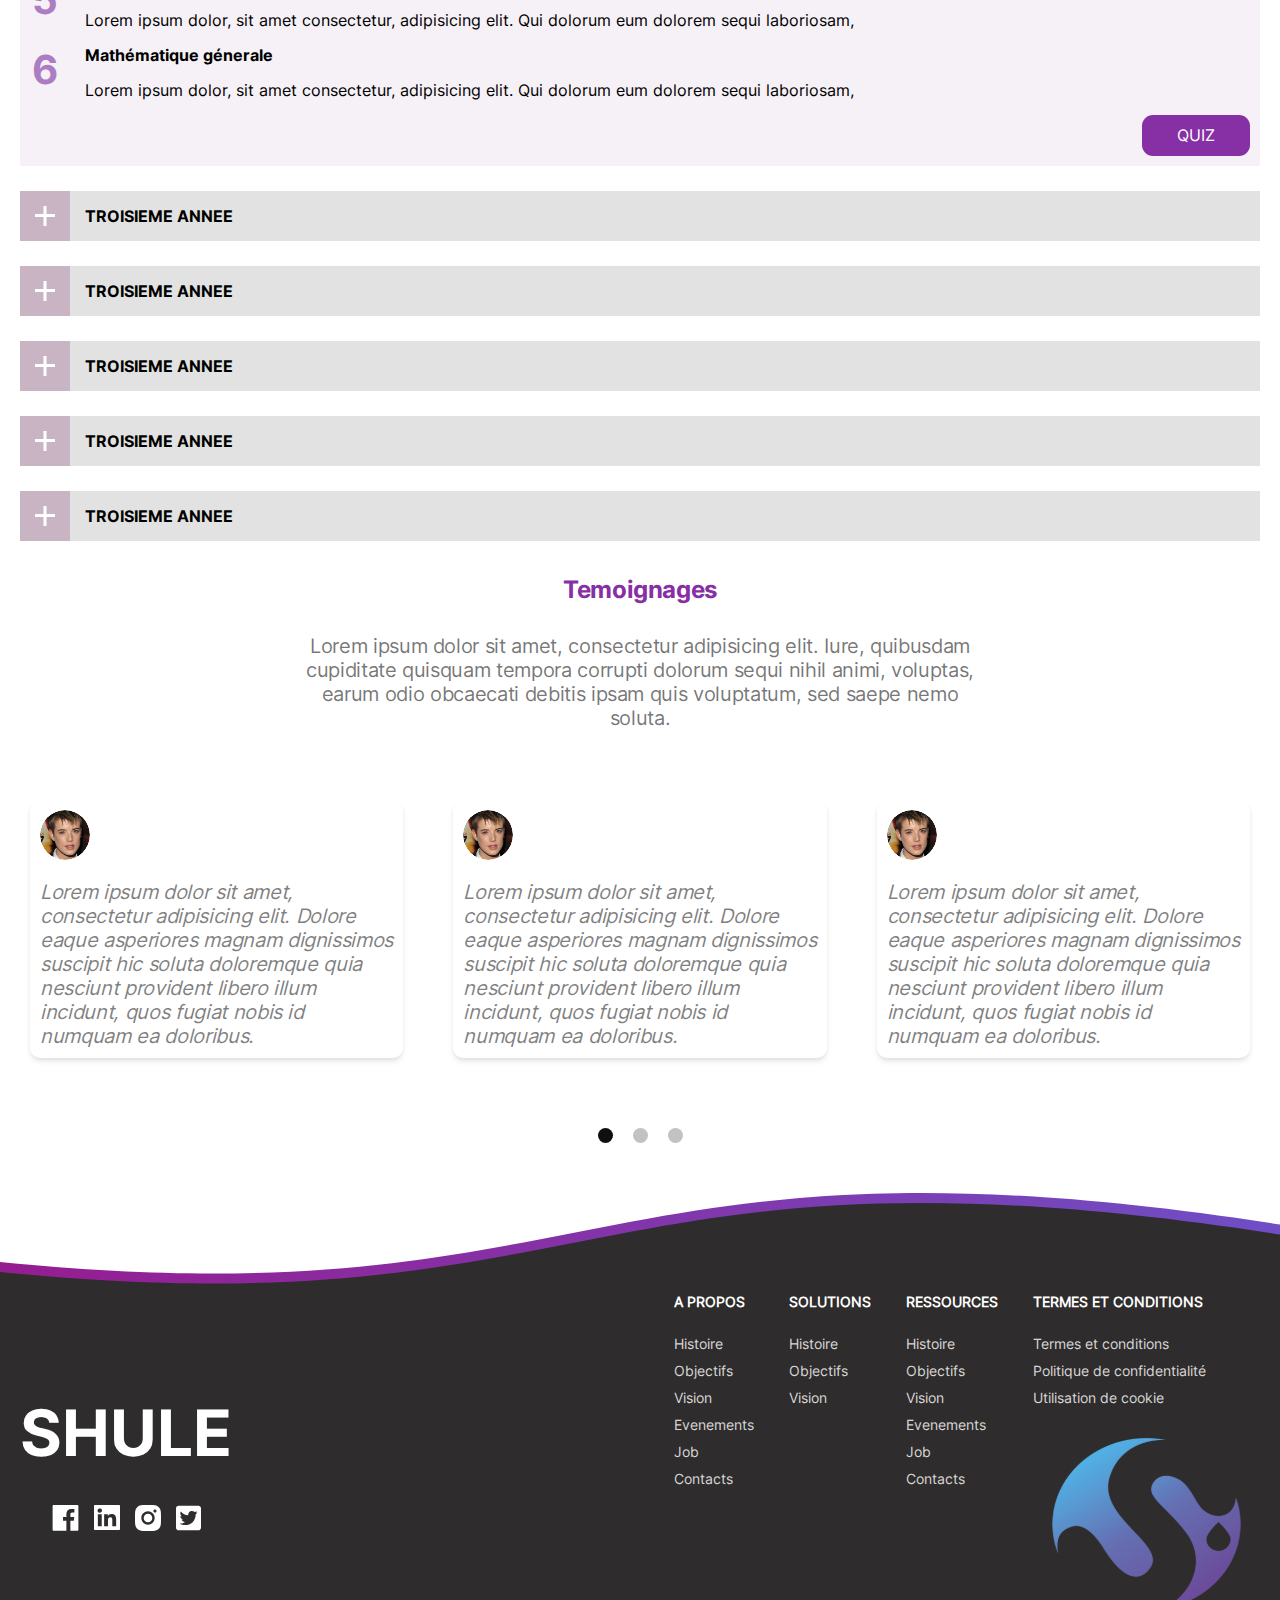
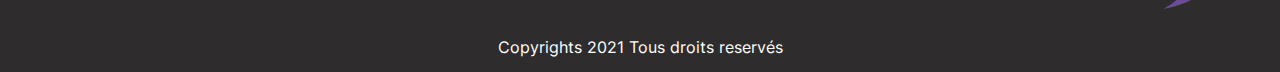
==== commit 32065341: "ajout du responsive de la page faculte" ====
--- a/faculty.html
+++ b/faculty.html
@@ -73,55 +73,416 @@
                 <div class="section__content" id="Cours">
                     <h2 class="title__section">Cours de cette filiere</h2>
                     <div class="cours__filiere">
+                        <div class="classe__cours active__course">
+                            <div class="header__classe">
+                                <span class="icon">
+                                    <span></span>
+                                </span>
+                                <span class="title__class">
+                                    TROISIEME ANNEE
+                                </span>
+                            </div>
+                            <div class="content__course">
+
+                                <div class="course__content">
+                                    <span class="number_crs">1</span>
+                                    <span class="details__crs">
+                                        <h2>Mathématique génerale</h2>
+                                        <p>
+                                            Lorem ipsum dolor, sit amet consectetur, adipisicing elit. Qui dolorum eum dolorem sequi laboriosam,
+                                        </p>
+                                    </span>
+                                </div>
+                                <div class="course__content">
+                                    <span class="number_crs">2</span>
+                                    <span class="details__crs">
+                                        <h2>Mathématique génerale</h2>
+                                        <p>
+                                            Lorem ipsum dolor, sit amet consectetur, adipisicing elit. Qui dolorum eum dolorem sequi laboriosam,
+                                        </p>
+                                    </span>
+                                </div>
+                                <div class="course__content">
+                                    <span class="number_crs">3</span>
+                                    <span class="details__crs">
+                                        <h2>Mathématique génerale</h2>
+                                        <p>
+                                            Lorem ipsum dolor, sit amet consectetur, adipisicing elit. Qui dolorum eum dolorem sequi laboriosam,
+                                        </p>
+                                    </span>
+                                </div>
+                                <div class="course__content">
+                                    <span class="number_crs">4</span>
+                                    <span class="details__crs">
+                                        <h2>Mathématique génerale</h2>
+                                        <p>
+                                            Lorem ipsum dolor, sit amet consectetur, adipisicing elit. Qui dolorum eum dolorem sequi laboriosam,
+                                        </p>
+                                    </span>
+                                </div>
+                                <div class="course__content">
+                                    <span class="number_crs">5</span>
+                                    <span class="details__crs">
+                                        <h2>Mathématique génerale</h2>
+                                        <p>
+                                            Lorem ipsum dolor, sit amet consectetur, adipisicing elit. Qui dolorum eum dolorem sequi laboriosam,
+                                        </p>
+                                    </span>
+                                </div>
+                                <div class="course__content">
+                                    <span class="number_crs">6</span>
+                                    <span class="details__crs">
+                                        <h2>Mathématique génerale</h2>
+                                        <p>
+                                            Lorem ipsum dolor, sit amet consectetur, adipisicing elit. Qui dolorum eum dolorem sequi laboriosam,
+                                        </p>
+                                    </span>
+                                </div>
+                                <a href="" class="btn">QUIZ</a>
+                            </div>
+                        </div>
                         <div class="classe__cours">
-                            <div class="la__classe">
-                                <span class="chiffre chiffre_un">1</span>
-                                <h4 class="name__class">Première classe</h4>
-                            </div>
-                            <div class="la__classe">
-                                <span class="chiffre chiffre_deux">2</span>
-                                <h4 class="name__class">Deuxième classe</h4>
-                            </div>
-                            <div class="la__classe">
-                                <span class="chiffre chiffre_trois">3</span>
-                                <h4 class="name__class">Troisième classe</h4>
-                            </div>
-                        </div>
-                        <div class="clashs">
-                            <h5>CLASHE JOUES</h5>
-                            <div class="clash__content">
-                                <div class="clash">
-                                    <h2 class="clash__title">Mathématique generale</h2>
-                                    <p class="clash__detail">
-                                        Lorem ipsum dolor, sit amet consectetur, adipisicing elit. Quas sequi sint illum velit quo eaque possimus laborum ea suscipit
-                                    </p>
-                                </div>
-                                <div class="clash">
-                                    <h2 class="clash__title">Mathématique generale</h2>
-                                    <p class="clash__detail">
-                                        Lorem ipsum dolor, sit amet consectetur, adipisicing elit. Quas sequi sint illum velit quo eaque possimus laborum ea suscipit
-                                    </p>
-                                </div>
-                                <div class="clash">
-                                    <h2 class="clash__title">Mathématique generale</h2>
-                                    <p class="clash__detail">
-                                        Lorem ipsum dolor, sit amet consectetur, adipisicing elit. Quas sequi sint illum velit quo eaque possimus laborum ea suscipit
-                                    </p>
-                                </div>
-                                <div class="clash">
-                                    <h2 class="clash__title">Mathématique generale</h2>
-                                    <p class="clash__detail">
-                                        Lorem ipsum dolor, sit amet consectetur, adipisicing elit. Quas sequi sint illum velit quo eaque possimus laborum ea suscipit
-                                    </p>
-                                </div>
-                                <div class="clash">
-                                    <h2 class="clash__title">Mathématique generale</h2>
-                                    <p class="clash__detail">
-                                        Lorem ipsum dolor, sit amet consectetur, adipisicing elit. Quas sequi sint illum velit quo eaque possimus laborum ea suscipit
-                                    </p>
-                                </div>
-                            </div>
-                            <a href="" class="btn">QUIZ</a>
+                            <div class="header__classe">
+                                <span class="icon">
+                                    <span></span>
+                                </span>
+                                <span class="title__class">
+                                    TROISIEME ANNEE
+                                </span>
+                            </div>
+                            <div class="content__course">
+
+                                <div class="course__content">
+                                    <span class="number_crs">1</span>
+                                    <span class="details__crs">
+                                        <h2>Mathématique génerale</h2>
+                                        <p>
+                                            Lorem ipsum dolor, sit amet consectetur, adipisicing elit. Qui dolorum eum dolorem sequi laboriosam,
+                                        </p>
+                                    </span>
+                                </div>
+                                <div class="course__content">
+                                    <span class="number_crs">2</span>
+                                    <span class="details__crs">
+                                        <h2>Mathématique génerale</h2>
+                                        <p>
+                                            Lorem ipsum dolor, sit amet consectetur, adipisicing elit. Qui dolorum eum dolorem sequi laboriosam,
+                                        </p>
+                                    </span>
+                                </div>
+                                <div class="course__content">
+                                    <span class="number_crs">3</span>
+                                    <span class="details__crs">
+                                        <h2>Mathématique génerale</h2>
+                                        <p>
+                                            Lorem ipsum dolor, sit amet consectetur, adipisicing elit. Qui dolorum eum dolorem sequi laboriosam,
+                                        </p>
+                                    </span>
+                                </div>
+                                <div class="course__content">
+                                    <span class="number_crs">4</span>
+                                    <span class="details__crs">
+                                        <h2>Mathématique génerale</h2>
+                                        <p>
+                                            Lorem ipsum dolor, sit amet consectetur, adipisicing elit. Qui dolorum eum dolorem sequi laboriosam,
+                                        </p>
+                                    </span>
+                                </div>
+                                <div class="course__content">
+                                    <span class="number_crs">5</span>
+                                    <span class="details__crs">
+                                        <h2>Mathématique génerale</h2>
+                                        <p>
+                                            Lorem ipsum dolor, sit amet consectetur, adipisicing elit. Qui dolorum eum dolorem sequi laboriosam,
+                                        </p>
+                                    </span>
+                                </div>
+                                <div class="course__content">
+                                    <span class="number_crs">6</span>
+                                    <span class="details__crs">
+                                        <h2>Mathématique génerale</h2>
+                                        <p>
+                                            Lorem ipsum dolor, sit amet consectetur, adipisicing elit. Qui dolorum eum dolorem sequi laboriosam,
+                                        </p>
+                                    </span>
+                                </div>
+                                <a href="" class="btn">QUIZ</a>
+                            </div>
+                        </div>
+                         <div class="classe__cours">
+                            <div class="header__classe">
+                                <span class="icon">
+                                    <span></span>
+                                </span>
+                                <span class="title__class">
+                                    TROISIEME ANNEE
+                                </span>
+                            </div>
+                            <div class="content__course">
+
+                                <div class="course__content">
+                                    <span class="number_crs">1</span>
+                                    <span class="details__crs">
+                                        <h2>Mathématique génerale</h2>
+                                        <p>
+                                            Lorem ipsum dolor, sit amet consectetur, adipisicing elit. Qui dolorum eum dolorem sequi laboriosam,
+                                        </p>
+                                    </span>
+                                </div>
+                                <div class="course__content">
+                                    <span class="number_crs">2</span>
+                                    <span class="details__crs">
+                                        <h2>Mathématique génerale</h2>
+                                        <p>
+                                            Lorem ipsum dolor, sit amet consectetur, adipisicing elit. Qui dolorum eum dolorem sequi laboriosam,
+                                        </p>
+                                    </span>
+                                </div>
+                                <div class="course__content">
+                                    <span class="number_crs">3</span>
+                                    <span class="details__crs">
+                                        <h2>Mathématique génerale</h2>
+                                        <p>
+                                            Lorem ipsum dolor, sit amet consectetur, adipisicing elit. Qui dolorum eum dolorem sequi laboriosam,
+                                        </p>
+                                    </span>
+                                </div>
+                                <div class="course__content">
+                                    <span class="number_crs">4</span>
+                                    <span class="details__crs">
+                                        <h2>Mathématique génerale</h2>
+                                        <p>
+                                            Lorem ipsum dolor, sit amet consectetur, adipisicing elit. Qui dolorum eum dolorem sequi laboriosam,
+                                        </p>
+                                    </span>
+                                </div>
+                                <div class="course__content">
+                                    <span class="number_crs">5</span>
+                                    <span class="details__crs">
+                                        <h2>Mathématique génerale</h2>
+                                        <p>
+                                            Lorem ipsum dolor, sit amet consectetur, adipisicing elit. Qui dolorum eum dolorem sequi laboriosam,
+                                        </p>
+                                    </span>
+                                </div>
+                                <div class="course__content">
+                                    <span class="number_crs">6</span>
+                                    <span class="details__crs">
+                                        <h2>Mathématique génerale</h2>
+                                        <p>
+                                            Lorem ipsum dolor, sit amet consectetur, adipisicing elit. Qui dolorum eum dolorem sequi laboriosam,
+                                        </p>
+                                    </span>
+                                </div>
+                                <a href="" class="btn">QUIZ</a>
+                            </div>
+                        </div>
+
+                         <div class="classe__cours">
+                            <div class="header__classe">
+                                <span class="icon">
+                                    <span></span>
+                                </span>
+                                <span class="title__class">
+                                    TROISIEME ANNEE
+                                </span>
+                            </div>
+                            <div class="content__course">
+
+                                <div class="course__content">
+                                    <span class="number_crs">1</span>
+                                    <span class="details__crs">
+                                        <h2>Mathématique génerale</h2>
+                                        <p>
+                                            Lorem ipsum dolor, sit amet consectetur, adipisicing elit. Qui dolorum eum dolorem sequi laboriosam,
+                                        </p>
+                                    </span>
+                                </div>
+                                <div class="course__content">
+                                    <span class="number_crs">2</span>
+                                    <span class="details__crs">
+                                        <h2>Mathématique génerale</h2>
+                                        <p>
+                                            Lorem ipsum dolor, sit amet consectetur, adipisicing elit. Qui dolorum eum dolorem sequi laboriosam,
+                                        </p>
+                                    </span>
+                                </div>
+                                <div class="course__content">
+                                    <span class="number_crs">3</span>
+                                    <span class="details__crs">
+                                        <h2>Mathématique génerale</h2>
+                                        <p>
+                                            Lorem ipsum dolor, sit amet consectetur, adipisicing elit. Qui dolorum eum dolorem sequi laboriosam,
+                                        </p>
+                                    </span>
+                                </div>
+                                <div class="course__content">
+                                    <span class="number_crs">4</span>
+                                    <span class="details__crs">
+                                        <h2>Mathématique génerale</h2>
+                                        <p>
+                                            Lorem ipsum dolor, sit amet consectetur, adipisicing elit. Qui dolorum eum dolorem sequi laboriosam,
+                                        </p>
+                                    </span>
+                                </div>
+                                <div class="course__content">
+                                    <span class="number_crs">5</span>
+                                    <span class="details__crs">
+                                        <h2>Mathématique génerale</h2>
+                                        <p>
+                                            Lorem ipsum dolor, sit amet consectetur, adipisicing elit. Qui dolorum eum dolorem sequi laboriosam,
+                                        </p>
+                                    </span>
+                                </div>
+                                <div class="course__content">
+                                    <span class="number_crs">6</span>
+                                    <span class="details__crs">
+                                        <h2>Mathématique génerale</h2>
+                                        <p>
+                                            Lorem ipsum dolor, sit amet consectetur, adipisicing elit. Qui dolorum eum dolorem sequi laboriosam,
+                                        </p>
+                                    </span>
+                                </div>
+                                <a href="" class="btn">QUIZ</a>
+                            </div>
+                        </div>
+
+                         <div class="classe__cours">
+                            <div class="header__classe">
+                                <span class="icon">
+                                    <span></span>
+                                </span>
+                                <span class="title__class">
+                                    TROISIEME ANNEE
+                                </span>
+                            </div>
+                            <div class="content__course">
+
+                                <div class="course__content">
+                                    <span class="number_crs">1</span>
+                                    <span class="details__crs">
+                                        <h2>Mathématique génerale</h2>
+                                        <p>
+                                            Lorem ipsum dolor, sit amet consectetur, adipisicing elit. Qui dolorum eum dolorem sequi laboriosam,
+                                        </p>
+                                    </span>
+                                </div>
+                                <div class="course__content">
+                                    <span class="number_crs">2</span>
+                                    <span class="details__crs">
+                                        <h2>Mathématique génerale</h2>
+                                        <p>
+                                            Lorem ipsum dolor, sit amet consectetur, adipisicing elit. Qui dolorum eum dolorem sequi laboriosam,
+                                        </p>
+                                    </span>
+                                </div>
+                                <div class="course__content">
+                                    <span class="number_crs">3</span>
+                                    <span class="details__crs">
+                                        <h2>Mathématique génerale</h2>
+                                        <p>
+                                            Lorem ipsum dolor, sit amet consectetur, adipisicing elit. Qui dolorum eum dolorem sequi laboriosam,
+                                        </p>
+                                    </span>
+                                </div>
+                                <div class="course__content">
+                                    <span class="number_crs">4</span>
+                                    <span class="details__crs">
+                                        <h2>Mathématique génerale</h2>
+                                        <p>
+                                            Lorem ipsum dolor, sit amet consectetur, adipisicing elit. Qui dolorum eum dolorem sequi laboriosam,
+                                        </p>
+                                    </span>
+                                </div>
+                                <div class="course__content">
+                                    <span class="number_crs">5</span>
+                                    <span class="details__crs">
+                                        <h2>Mathématique génerale</h2>
+                                        <p>
+                                            Lorem ipsum dolor, sit amet consectetur, adipisicing elit. Qui dolorum eum dolorem sequi laboriosam,
+                                        </p>
+                                    </span>
+                                </div>
+                                <div class="course__content">
+                                    <span class="number_crs">6</span>
+                                    <span class="details__crs">
+                                        <h2>Mathématique génerale</h2>
+                                        <p>
+                                            Lorem ipsum dolor, sit amet consectetur, adipisicing elit. Qui dolorum eum dolorem sequi laboriosam,
+                                        </p>
+                                    </span>
+                                </div>
+                                <a href="" class="btn">QUIZ</a>
+                            </div>
+                        </div>
+
+                         <div class="classe__cours">
+                            <div class="header__classe">
+                                <span class="icon">
+                                    <span></span>
+                                </span>
+                                <span class="title__class">
+                                    TROISIEME ANNEE
+                                </span>
+                            </div>
+                            <div class="content__course">
+
+                                <div class="course__content">
+                                    <span class="number_crs">1</span>
+                                    <span class="details__crs">
+                                        <h2>Mathématique génerale</h2>
+                                        <p>
+                                            Lorem ipsum dolor, sit amet consectetur, adipisicing elit. Qui dolorum eum dolorem sequi laboriosam,
+                                        </p>
+                                    </span>
+                                </div>
+                                <div class="course__content">
+                                    <span class="number_crs">2</span>
+                                    <span class="details__crs">
+                                        <h2>Mathématique génerale</h2>
+                                        <p>
+                                            Lorem ipsum dolor, sit amet consectetur, adipisicing elit. Qui dolorum eum dolorem sequi laboriosam,
+                                        </p>
+                                    </span>
+                                </div>
+                                <div class="course__content">
+                                    <span class="number_crs">3</span>
+                                    <span class="details__crs">
+                                        <h2>Mathématique génerale</h2>
+                                        <p>
+                                            Lorem ipsum dolor, sit amet consectetur, adipisicing elit. Qui dolorum eum dolorem sequi laboriosam,
+                                        </p>
+                                    </span>
+                                </div>
+                                <div class="course__content">
+                                    <span class="number_crs">4</span>
+                                    <span class="details__crs">
+                                        <h2>Mathématique génerale</h2>
+                                        <p>
+                                            Lorem ipsum dolor, sit amet consectetur, adipisicing elit. Qui dolorum eum dolorem sequi laboriosam,
+                                        </p>
+                                    </span>
+                                </div>
+                                <div class="course__content">
+                                    <span class="number_crs">5</span>
+                                    <span class="details__crs">
+                                        <h2>Mathématique génerale</h2>
+                                        <p>
+                                            Lorem ipsum dolor, sit amet consectetur, adipisicing elit. Qui dolorum eum dolorem sequi laboriosam,
+                                        </p>
+                                    </span>
+                                </div>
+                                <div class="course__content">
+                                    <span class="number_crs">6</span>
+                                    <span class="details__crs">
+                                        <h2>Mathématique génerale</h2>
+                                        <p>
+                                            Lorem ipsum dolor, sit amet consectetur, adipisicing elit. Qui dolorum eum dolorem sequi laboriosam,
+                                        </p>
+                                    </span>
+                                </div>
+                                <a href="" class="btn">QUIZ</a>
+                            </div>
                         </div>
                     </div>
                 </div>
--- a/css/main.css
+++ b/css/main.css
@@ -90,6 +90,10 @@
   margin: 0;
 }
 
+textarea {
+  resize: vertical;
+}
+
 @font-face {
   font-family: "Inter-Regular";
   src: url("../fonts/Inter-Regular.ttf");
@@ -141,7 +145,7 @@
   font-family: "Inter-Bold";
   font-style: normal;
   font-weight: bold;
-  font-size: 40px;
+  font-size: 1.5rem;
   line-height: 48px;
   display: flex;
   align-items: center;
--- a/css/faculty.css
+++ b/css/faculty.css
@@ -46,155 +46,6 @@
   font-weight: bold;
 }
 
-.container__section {
-  display: flex;
-  flex-direction: column;
-  grid-gap: 25px;
-  overflow: hidden;
-  height: auto;
-  padding: 50px 100px;
-  margin-top: 100px;
-}
-.container__section .section__content {
-  display: flex;
-  flex-direction: column;
-  overflow: hidden;
-  height: auto;
-  grid-gap: 30px;
-}
-.container__section .section__content .title__section {
-  font-size: 36px;
-}
-
-#photo {
-  align-items: center;
-}
-#photo .img {
-  height: 500px;
-  display: flex;
-  align-items: center;
-  justify-content: center;
-}
-
-.details__section {
-  font-family: "Inter-Regular";
-  font-style: italic;
-  font-weight: 300;
-  font-size: 26px;
-  line-height: 31px;
-  text-align: justify;
-  letter-spacing: -0.017em;
-  color: rgba(0, 0, 0, 0.5);
-  padding-right: 3px;
-}
-
-.cours__filiere {
-  display: grid;
-  grid-template-columns: 250px 1fr;
-  grid-gap: 105px;
-  justify-content: center;
-  align-items: center;
-}
-.cours__filiere .classe__cours {
-  display: flex;
-  flex-direction: column;
-  grid-gap: 25px;
-}
-.cours__filiere .classe__cours .la__classe {
-  flex: none;
-  height: 200px;
-  border: 0.3px solid rgba(171, 0, 113, 0.5);
-  border-radius: 10px;
-  display: flex;
-  flex-direction: column;
-  align-items: center;
-  justify-content: center;
-  overflow: hidden;
-}
-
-.chiffre {
-  font-family: "Inter-Bold";
-  font-style: normal;
-  font-weight: 900;
-  font-size: 100px;
-  line-height: 121px;
-  display: flex;
-  align-items: center;
-}
-
-.chiffre_un {
-  color: rgba(135, 48, 165, 0.6);
-}
-
-.chiffre_deux {
-  color: #927989;
-}
-
-.chiffre_trois {
-  color: #87A0E0;
-}
-
-.name__class {
-  font-style: normal;
-  font-weight: 600;
-  font-size: 22px;
-  line-height: 27px;
-  /* identical to box height */
-  text-align: center;
-  color: rgba(0, 0, 0, 0.5);
-}
-
-.clashs {
-  display: flex;
-  flex-direction: column;
-  grid-gap: 15px;
-  margin-bottom: auto;
-}
-.clashs h5 {
-  font-family: "Inter-Bold";
-  font-size: 1.5rem;
-}
-.clashs .clash__content {
-  height: 100%;
-  background: rgba(196, 196, 196, 0.18);
-  padding: 10px;
-  display: flex;
-  flex-direction: column;
-  grid-gap: 15px;
-  overflow: hidden;
-}
-.clashs .clash__content .clash {
-  flex: none;
-  background: #E2E2E1;
-  height: auto;
-  padding: 15px 30px;
-  display: flex;
-  flex-direction: column;
-  grid-gap: 10px;
-}
-.clashs .clash__content .clash .clash__title {
-  font-family: "Inter-Bold";
-  font-style: normal;
-  font-weight: bold;
-  font-size: 18px;
-  line-height: 22px;
-}
-.clashs .clash__content .clash .clash__detail {
-  font-style: normal;
-  font-weight: 300;
-  font-size: 14px;
-  line-height: 17px;
-  display: flex;
-  align-items: center;
-  letter-spacing: -0.017em;
-  color: rgba(0, 0, 0, 0.63);
-}
-.clashs .btn {
-  background: #8730A5;
-  color: #FFFFFF;
-  align-self: center;
-}
-
 .mobile-menu {
   display: none;
   width: 42px;
@@ -370,20 +221,211 @@
   .menu__header {
     display: none !important;
   }
-}
-@media only screen and (max-width: 1000px) {
-  .cours__filiere {
-    grid-template-columns: 1fr;
-  }
-  .cours__filiere .classe__cours {
+
+  .header__text {
+    align-items: center !important;
+    justify-content: center !important;
     display: flex;
-    flex-direction: column;
-    grid-gap: 25px;
-    align-items: center;
-    justify-content: center;
-  }
-  .cours__filiere .classe__cours .la__classe {
-    width: 90%;
+    text-align: center;
+  }
+  .header__text * {
+    text-align: center;
+    align-self: center;
+  }
+}
+.container__section {
+  display: flex;
+  flex-direction: column;
+  grid-gap: 25px;
+  overflow: hidden;
+  height: auto;
+  padding: 50px 100px;
+  margin-top: 100px;
+  align-items: center;
+}
+.container__section .section__content {
+  display: flex;
+  flex-direction: column;
+  overflow: hidden;
+  height: auto;
+  grid-gap: 30px;
+  padding: 0 !important;
+  align-self: flex-start !important;
+}
+.container__section .section__content .title__section {
+  font-size: 36px;
+  text-align: center !important;
+  align-self: center;
+}
+
+#photo {
+  display: flex;
+  justify-content: center;
+  align-items: center;
+  overflow: hidden;
+  align-self: center !important;
+}
+#photo .img {
+  width: 60%;
+  display: flex;
+  justify-content: center;
+  align-items: center;
+  overflow: hidden;
+}
+
+#histoire, #Question {
+  display: flex;
+  flex-direction: column;
+}
+#histoire .title__section, #Question .title__section {
+  align-self: flex-start !important;
+}
+#histoire .details__section, #Question .details__section {
+  font-style: normal;
+  font-weight: normal;
+  font-size: 20px;
+  line-height: 24px;
+  display: flex;
+  align-items: center;
+  text-align: justify;
+  letter-spacing: -0.017em;
+  color: rgba(0, 0, 0, 0.54);
+}
+
+#Cours {
+  display: flex;
+  flex-direction: column;
+  padding: 0 !important;
+  width: 100%;
+}
+#Cours .title__section {
+  align-self: flex-start !important;
+}
+
+.cours__filiere {
+  display: flex;
+  flex-direction: column;
+  overflow: hidden;
+  margin-top: 25px;
+  height: auto;
+  grid-gap: 25px;
+  width: 100%;
+}
+
+.classe__cours {
+  overflow: hidden;
+  height: 50px;
+  flex: none;
+  display: flex;
+  flex-direction: column;
+  grid-gap: 15px;
+}
+
+.header__classe {
+  flex: none;
+  height: 50px;
+  background: #e2e2e2;
+  display: flex;
+  overflow: hidden;
+  grid-gap: 15px;
+}
+.header__classe .icon {
+  flex: none;
+  height: 100%;
+  width: 50px;
+  background: #c9b4c3;
+  position: relative;
+  overflow: hidden;
+  display: flex;
+  align-items: center;
+  justify-content: center;
+  cursor: pointer;
+}
+.header__classe .icon span {
+  height: 3px;
+  width: 20px;
+  background: white;
+  position: relative;
+}
+.header__classe .icon span::after {
+  content: "";
+  position: absolute;
+  left: 50%;
+  top: 50%;
+  transform: translate(-50%, -50%) rotate(90deg);
+  height: 3px;
+  width: 20px;
+  background: white;
+}
+.header__classe .title__class {
+  width: 100%;
+  height: 100%;
+  display: flex;
+  align-items: center;
+  font-family: "Inter-Bold";
+}
+
+.content__course {
+  display: flex;
+  flex-direction: column;
+  grid-gap: 15px;
+  overflow: hidden;
+  padding: 10px 0;
+  padding-right: 10px;
+}
+.content__course .btn {
+  background: #8730A5;
+  align-self: flex-end;
+  color: #FFFFFF;
+}
+.content__course .course__content {
+  display: flex;
+  flex: none;
+  height: auto;
+  grid-gap: 15px;
+}
+.content__course .course__content .number_crs {
+  flex: none;
+  height: 100%;
+  width: 50px;
+  color: #ad7dc4;
+  position: relative;
+  overflow: hidden;
+  display: flex;
+  align-items: center;
+  justify-content: center;
+  cursor: pointer;
+  font-size: 2.5rem;
+  font-family: "Inter-Bold";
+}
+.content__course .course__content .details__crs {
+  display: flex;
+  flex-direction: column;
+  justify-content: space-between;
+  grid-gap: 15px;
+}
+.content__course .course__content .details__crs h2 {
+  font-family: "Inter-Bold";
+}
+
+.active__course {
+  height: auto !important;
+  background: #f6f1f7;
+}
+
+.container__testimonials {
+  align-self: flex-start !important;
+  padding: 0 !important;
+}
+
+@media only screen and (max-width: 1300px) {
+  .container__section {
+    padding: 50px 20px;
+  }
+}
+@media only screen and (max-width: 600px) {
+  #photo .img {
+    width: 100%;
   }
 }
 
